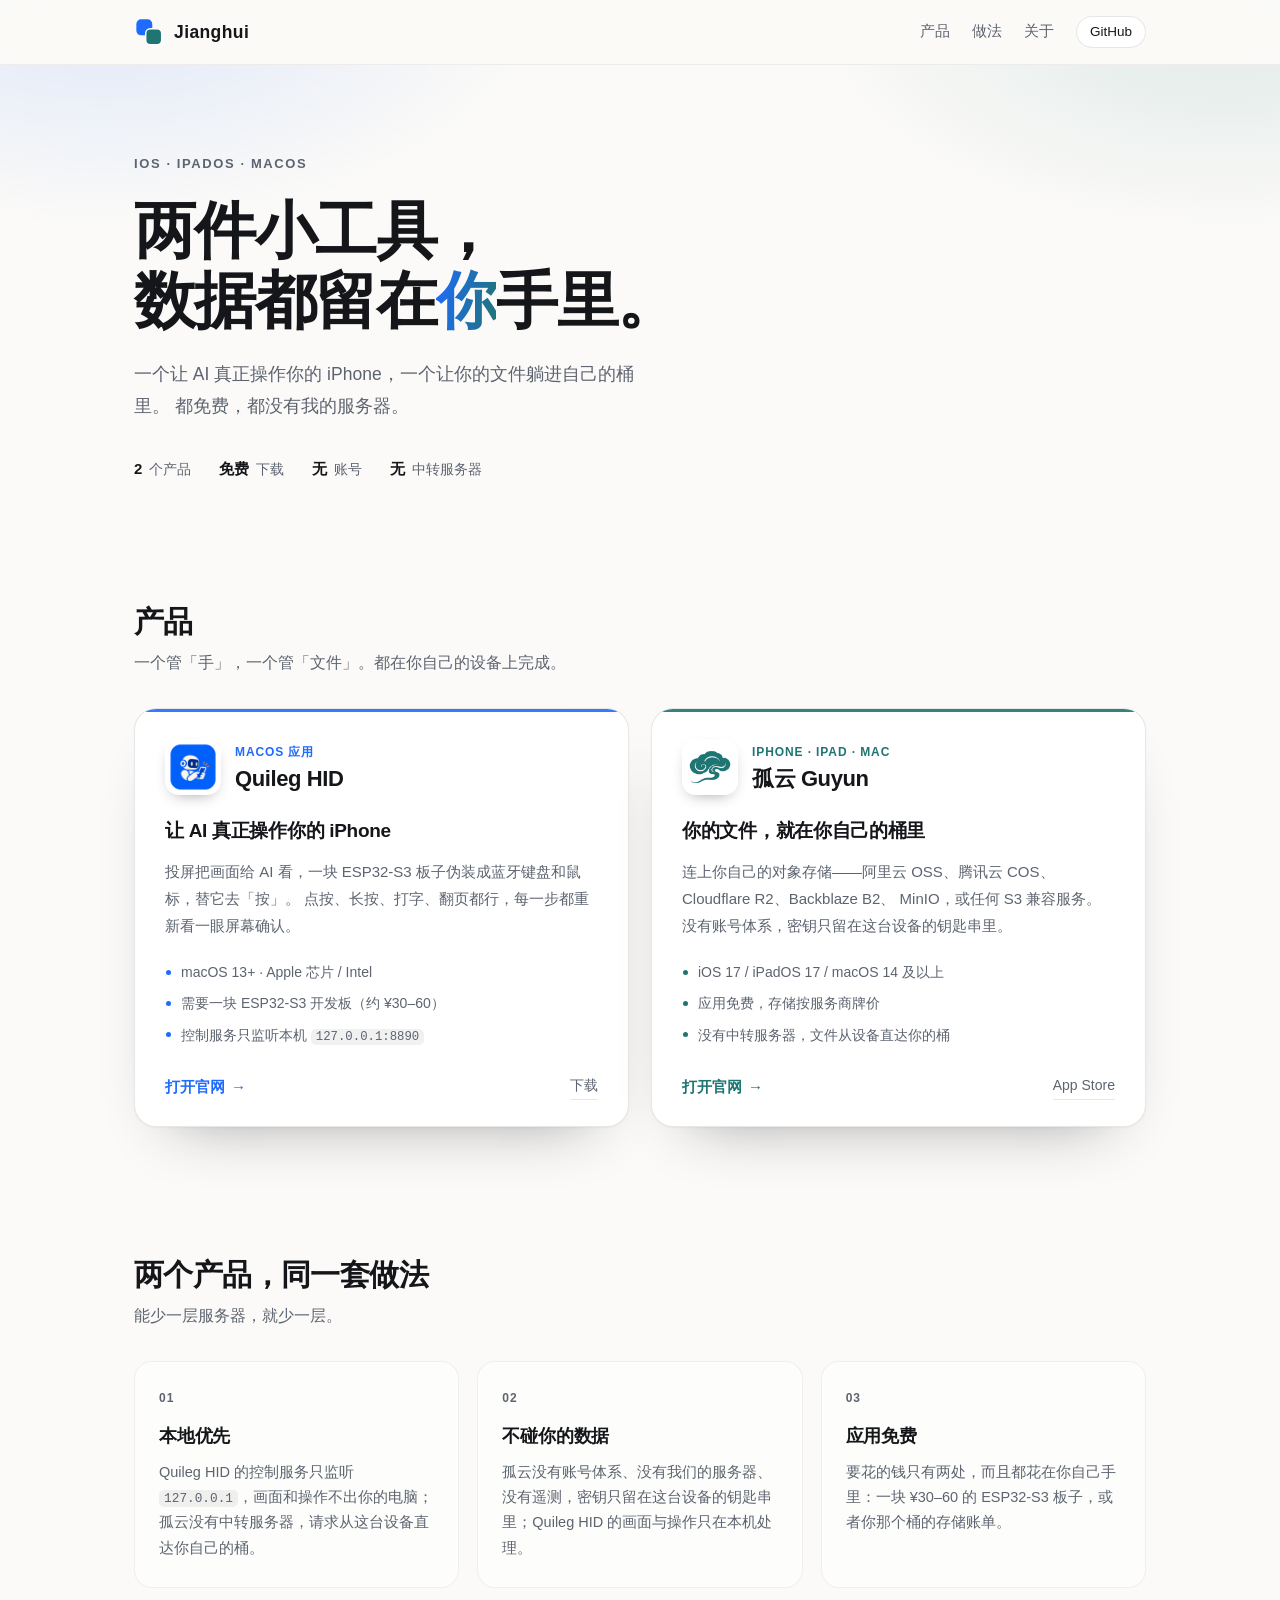
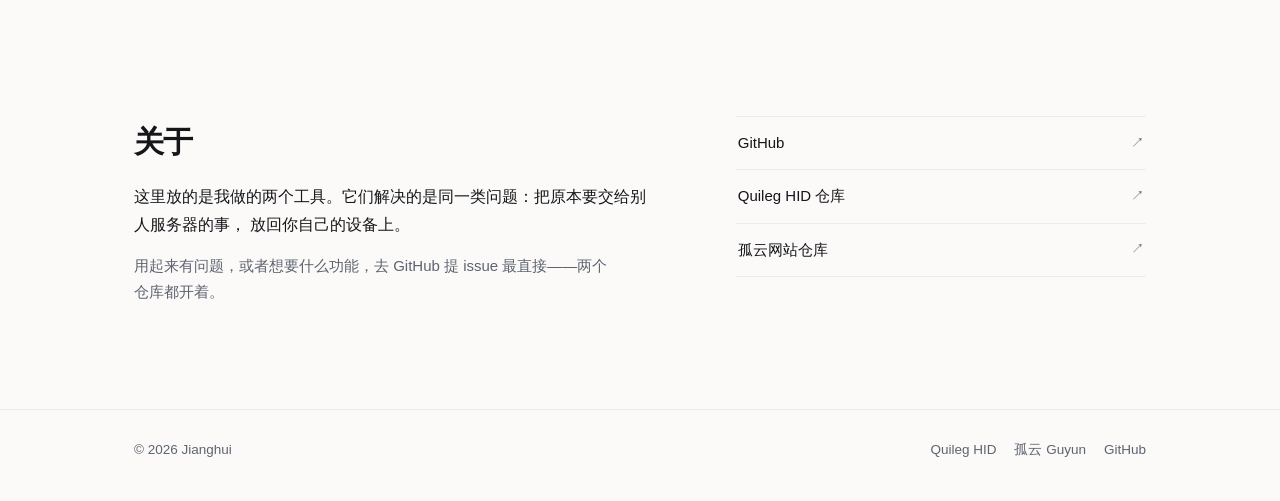
==== index.html @ 573e7be4 "home: 总主页（Quileg HID / 孤云 Guyun） - 单页，无构建、无外部请求、跟随系统深色模式 - 两个产品卡片，各带品牌色与官网 / 下载入口 - assets/mark.svg " ====
<!DOCTYPE html>
<html lang="zh-CN">
<head>
<meta charset="utf-8">
<meta name="viewport" content="width=device-width, initial-scale=1">
<title>Jianghui — 两个小工具，数据都留在你手里</title>
<meta name="description" content="Quileg HID：让 AI 真正操作你的 iPhone。孤云 Guyun：把文件存进你自己的对象存储。两个应用都免费，都不经过第三方服务器。">
<meta name="theme-color" content="#fbfaf8" media="(prefers-color-scheme: light)">
<meta name="theme-color" content="#0f1113" media="(prefers-color-scheme: dark)">
<link rel="icon" type="image/svg+xml" href="assets/mark.svg">
<link rel="apple-touch-icon" href="assets/mark.svg">
<link rel="stylesheet" href="styles.css">
<meta property="og:type" content="website">
<meta property="og:site_name" content="Jianghui">
<meta property="og:title" content="Jianghui — 两个小工具，数据都留在你手里">
<meta property="og:description" content="Quileg HID：让 AI 真正操作你的 iPhone。孤云 Guyun：把文件存进你自己的对象存储。">
<meta property="og:url" content="https://jianghui1974.github.io/">
<meta property="og:image" content="https://jianghui1974.github.io/assets/og.png">
<meta name="twitter:card" content="summary_large_image">
</head>
<body>

<a class="skip" href="#main">跳到主要内容</a>

<header class="site-header">
  <div class="wrap">
    <a class="brand" href="./">
      <img src="assets/mark.svg" alt="" width="30" height="30">
      <span>Jianghui</span>
    </a>
    <nav>
      <a href="#products">产品</a>
      <a href="#how">做法</a>
      <a href="#about">关于</a>
      <a class="gh" href="https://github.com/jianghui1974">GitHub</a>
    </nav>
  </div>
</header>

<main id="main">

  <!-- ============ HERO ============ -->
  <section class="hero">
    <div class="wrap">
      <p class="eyebrow">iOS · iPadOS · macOS</p>
      <h1>两件小工具，<br>数据都留在<em>你</em>手里。</h1>
      <p class="lede">
        一个让 AI 真正操作你的 iPhone，一个让你的文件躺进自己的桶里。
        都免费，都没有我的服务器。
      </p>
      <ul class="stats">
        <li><b>2</b> 个产品</li>
        <li><b>免费</b> 下载</li>
        <li><b>无</b> 账号</li>
        <li><b>无</b> 中转服务器</li>
      </ul>
    </div>
  </section>

  <!-- ============ PRODUCTS ============ -->
  <section id="products" class="section">
    <div class="wrap">
      <div class="section-head">
        <h2>产品</h2>
        <p>一个管「手」，一个管「文件」。都在你自己的设备上完成。</p>
      </div>

      <div class="cards">

        <article class="card card-quileg">
          <div class="card-top">
            <img class="app-icon" src="assets/quileg-icon.png" alt="Quileg HID 应用图标" width="56" height="56">
            <div>
              <p class="kicker">macOS 应用</p>
              <h3>Quileg HID</h3>
            </div>
          </div>
          <p class="tagline">让 AI 真正操作你的 iPhone</p>
          <p class="desc">
            投屏把画面给 AI 看，一块 ESP32-S3 板子伪装成蓝牙键盘和鼠标，替它去「按」。
            点按、长按、打字、翻页都行，每一步都重新看一眼屏幕确认。
          </p>
          <ul class="facts">
            <li>macOS 13+ · Apple 芯片 / Intel</li>
            <li>需要一块 ESP32-S3 开发板（约 ¥30–60）</li>
            <li>控制服务只监听本机 <code>127.0.0.1:8890</code></li>
          </ul>
          <div class="card-actions">
            <a class="go" href="https://jianghui1974.github.io/Quileg-HID/">打开官网 <span aria-hidden="true">→</span></a>
            <a class="alt" href="https://github.com/jianghui1974/Quileg-HID/releases/latest">下载</a>
          </div>
        </article>

        <article class="card card-guyun">
          <div class="card-top">
            <img class="app-icon" src="assets/guyun-icon.png" alt="孤云 Guyun 应用图标" width="56" height="56">
            <div>
              <p class="kicker">iPhone · iPad · Mac</p>
              <h3>孤云 Guyun</h3>
            </div>
          </div>
          <p class="tagline">你的文件，就在你自己的桶里</p>
          <p class="desc">
            连上你自己的对象存储——阿里云 OSS、腾讯云 COS、Cloudflare R2、Backblaze B2、
            MinIO，或任何 S3 兼容服务。没有账号体系，密钥只留在这台设备的钥匙串里。
          </p>
          <ul class="facts">
            <li>iOS 17 / iPadOS 17 / macOS 14 及以上</li>
            <li>应用免费，存储按服务商牌价</li>
            <li>没有中转服务器，文件从设备直达你的桶</li>
          </ul>
          <div class="card-actions">
            <a class="go" href="https://jianghui1974.github.io/Guyun/">打开官网 <span aria-hidden="true">→</span></a>
            <a class="alt" href="https://jianghui1974.github.io/Guyun/#download">App Store</a>
          </div>
        </article>

      </div>
    </div>
  </section>

  <!-- ============ HOW ============ -->
  <section id="how" class="section">
    <div class="wrap">
      <div class="section-head">
        <h2>两个产品，同一套做法</h2>
        <p>能少一层服务器，就少一层。</p>
      </div>

      <ol class="principles">
        <li>
          <span class="num">01</span>
          <h3>本地优先</h3>
          <p>Quileg HID 的控制服务只监听 <code>127.0.0.1</code>，画面和操作不出你的电脑；孤云没有中转服务器，请求从这台设备直达你自己的桶。</p>
        </li>
        <li>
          <span class="num">02</span>
          <h3>不碰你的数据</h3>
          <p>孤云没有账号体系、没有我们的服务器、没有遥测，密钥只留在这台设备的钥匙串里；Quileg HID 的画面与操作只在本机处理。</p>
        </li>
        <li>
          <span class="num">03</span>
          <h3>应用免费</h3>
          <p>要花的钱只有两处，而且都花在你自己手里：一块 ¥30–60 的 ESP32-S3 板子，或者你那个桶的存储账单。</p>
        </li>
      </ol>
    </div>
  </section>

  <!-- ============ ABOUT ============ -->
  <section id="about" class="section about">
    <div class="wrap about-grid">
      <div>
        <h2>关于</h2>
        <p>
          这里放的是我做的两个工具。它们解决的是同一类问题：把原本要交给别人服务器的事，
          放回你自己的设备上。
        </p>
        <p class="muted">
          用起来有问题，或者想要什么功能，去 GitHub 提 issue 最直接——两个仓库都开着。
        </p>
      </div>
      <ul class="links">
        <li><a href="https://github.com/jianghui1974"><span>GitHub</span><span class="arrow" aria-hidden="true">↗</span></a></li>
        <li><a href="https://github.com/jianghui1974/Quileg-HID"><span>Quileg HID 仓库</span><span class="arrow" aria-hidden="true">↗</span></a></li>
        <li><a href="https://github.com/jianghui1974/Guyun"><span>孤云网站仓库</span><span class="arrow" aria-hidden="true">↗</span></a></li>
      </ul>
    </div>
  </section>

</main>

<footer class="site-footer">
  <div class="wrap">
    <p class="copy">© 2026 Jianghui</p>
    <nav>
      <a href="https://jianghui1974.github.io/Quileg-HID/">Quileg HID</a>
      <a href="https://jianghui1974.github.io/Guyun/">孤云 Guyun</a>
      <a href="https://github.com/jianghui1974">GitHub</a>
    </nav>
  </div>
</footer>

<script type="application/ld+json">
{
  "@context": "https://schema.org",
  "@type": "ItemList",
  "name": "Jianghui 的产品",
  "itemListElement": [
    {
      "@type": "SoftwareApplication",
      "name": "Quileg HID",
      "applicationCategory": "UtilitiesApplication",
      "operatingSystem": "macOS",
      "description": "让 AI 通过投屏与蓝牙键鼠操作 iPhone 的 macOS 应用。",
      "url": "https://jianghui1974.github.io/Quileg-HID/",
      "offers": {"@type": "Offer", "price": "0", "priceCurrency": "CNY"}
    },
    {
      "@type": "SoftwareApplication",
      "name": "孤云 Guyun",
      "applicationCategory": "UtilitiesApplication",
      "operatingSystem": "iOS, iPadOS, macOS",
      "description": "连接你自己 S3 兼容对象存储的文件管理器。",
      "url": "https://jianghui1974.github.io/Guyun/",
      "offers": {"@type": "Offer", "price": "0", "priceCurrency": "CNY"}
    }
  ]
}
</script>

</body>
</html>
---- styles.css ----
/* Jianghui · 总主页
   配色取自两个产品：Quileg HID 的亮蓝 #1f6bff、孤云的青绿 #1f7573。
   页面本身保持中性，让两个品牌色只出现在各自的卡片上。 */

:root {
  --bg: #fbfaf8;
  --card: #ffffff;
  --ink: #14161a;
  --muted: #5d6470;
  --line: rgba(20, 22, 26, 0.10);
  --line-soft: rgba(20, 22, 26, 0.06);

  --quileg: #1f6bff;
  --quileg-soft: #eef3ff;
  --guyun: #1f7573;
  --guyun-soft: #eaf3f1;

  --radius: 22px;
  --wrap: 1060px;
  --shadow: 0 1px 2px rgba(20, 22, 26, 0.04), 0 30px 60px -40px rgba(20, 22, 26, 0.45);
  --shadow-lift: 0 2px 4px rgba(20, 22, 26, 0.05), 0 34px 64px -36px rgba(20, 22, 26, 0.5);

  --font: -apple-system, BlinkMacSystemFont, "SF Pro SC", "PingFang SC",
    "Hiragino Sans GB", "Microsoft YaHei", "Helvetica Neue", sans-serif;
}

@media (prefers-color-scheme: dark) {
  :root {
    --bg: #0f1113;
    --card: #16191c;
    --ink: #edf0f3;
    --muted: #9aa3ae;
    --line: rgba(255, 255, 255, 0.11);
    --line-soft: rgba(255, 255, 255, 0.06);

    --quileg: #6c9bff;
    --quileg-soft: #16233c;
    --guyun: #58b8b2;
    --guyun-soft: #142c2a;

    --shadow: 0 1px 2px rgba(0, 0, 0, 0.5), 0 30px 60px -40px rgba(0, 0, 0, 0.9);
    --shadow-lift: 0 2px 4px rgba(0, 0, 0, 0.55), 0 34px 64px -36px rgba(0, 0, 0, 0.95);
  }
}

* { box-sizing: border-box; }

html {
  scroll-behavior: smooth;
  scroll-padding-top: 84px;
}

body {
  margin: 0;
  background: var(--bg);
  color: var(--ink);
  font-family: var(--font);
  font-size: 16px;
  line-height: 1.75;
  -webkit-font-smoothing: antialiased;
  text-rendering: optimizeLegibility;
}

img { max-width: 100%; height: auto; }
a { color: inherit; text-decoration: none; }
p { margin: 0; }

code {
  font-family: ui-monospace, SFMono-Regular, "SF Mono", Menlo, monospace;
  font-size: 0.88em;
  background: var(--line-soft);
  padding: 0.1em 0.4em;
  border-radius: 5px;
  white-space: nowrap;
}

.wrap { max-width: var(--wrap); margin: 0 auto; padding: 0 24px; }

.skip {
  position: absolute; left: -9999px; top: 0; z-index: 100;
  background: var(--ink); color: var(--bg);
  padding: 10px 16px; border-radius: 0 0 10px 0;
}
.skip:focus { left: 0; }

:focus-visible {
  outline: 2px solid var(--quileg);
  outline-offset: 3px;
  border-radius: 8px;
}

/* ---------- header ---------- */

.site-header {
  position: sticky; top: 0; z-index: 60;
  background: color-mix(in srgb, var(--bg) 80%, transparent);
  backdrop-filter: saturate(180%) blur(16px);
  -webkit-backdrop-filter: saturate(180%) blur(16px);
  border-bottom: 1px solid var(--line-soft);
}

.site-header .wrap {
  display: flex; align-items: center; gap: 12px; height: 64px;
}

.brand {
  display: flex; align-items: center; gap: 10px;
  font-weight: 700; font-size: 17.5px; letter-spacing: 0.4px;
}
.brand img { width: 30px; height: 30px; display: block; }

.site-header nav {
  margin-left: auto;
  display: flex; align-items: center; gap: 22px;
  font-size: 14.5px; color: var(--muted);
}
.site-header nav a { transition: color 0.15s ease; }
.site-header nav a:hover { color: var(--ink); }
.site-header nav .gh {
  color: var(--ink);
  border: 1px solid var(--line);
  border-radius: 999px;
  padding: 3px 13px;
  font-size: 13.5px;
  background: var(--card);
}
.site-header nav .gh:hover { border-color: color-mix(in srgb, var(--ink) 30%, transparent); }

/* ---------- hero ---------- */

.hero {
  padding: 88px 0 56px;
  background:
    radial-gradient(720px 380px at 8% -16%, color-mix(in srgb, var(--quileg) 13%, transparent), transparent 62%),
    radial-gradient(680px 360px at 96% -12%, color-mix(in srgb, var(--guyun) 13%, transparent), transparent 62%);
}

.eyebrow {
  margin: 0 0 20px;
  font-size: 13px;
  letter-spacing: 1.6px;
  text-transform: uppercase;
  color: var(--muted);
  font-weight: 600;
}

.hero h1 {
  margin: 0 0 22px;
  font-size: clamp(34px, 5.8vw, 62px);
  line-height: 1.14;
  letter-spacing: -1.6px;
  font-weight: 800;
}

.hero h1 em {
  font-style: normal;
  background: linear-gradient(100deg, var(--quileg), var(--guyun));
  -webkit-background-clip: text;
  background-clip: text;
  color: transparent;
}

.hero .lede {
  max-width: 30em;
  font-size: 17.5px;
  color: var(--muted);
  line-height: 1.8;
}

.stats {
  list-style: none;
  display: flex; flex-wrap: wrap;
  gap: 10px 28px;
  margin: 34px 0 0;
  padding: 0;
  font-size: 14px;
  color: var(--muted);
}
.stats li { display: flex; align-items: baseline; gap: 7px; }
.stats b { color: var(--ink); font-size: 15px; font-weight: 700; }

/* ---------- sections ---------- */

.section { padding: 64px 0; }

.section-head { margin-bottom: 32px; }
.section-head h2 {
  margin: 0 0 8px;
  font-size: clamp(24px, 3vw, 30px);
  letter-spacing: -0.6px;
  line-height: 1.3;
}
.section-head p { color: var(--muted); font-size: 15.5px; }

/* ---------- product cards ---------- */

.cards {
  display: grid;
  grid-template-columns: repeat(auto-fit, minmax(320px, 1fr));
  gap: 22px;
}

.card {
  position: relative;
  display: flex;
  flex-direction: column;
  padding: 30px 30px 26px;
  background: var(--card);
  border: 1px solid var(--line);
  border-radius: var(--radius);
  box-shadow: var(--shadow);
  overflow: hidden;
  transition: transform 0.18s ease, box-shadow 0.18s ease, border-color 0.18s ease;
}

.card::before {
  content: "";
  position: absolute; inset: 0 0 auto;
  height: 3px;
  background: var(--accent);
  opacity: 0.9;
}

.card:hover {
  transform: translateY(-3px);
  box-shadow: var(--shadow-lift);
  border-color: color-mix(in srgb, var(--accent) 40%, transparent);
}

.card-quileg { --accent: var(--quileg); --accent-soft: var(--quileg-soft); }
.card-guyun { --accent: var(--guyun); --accent-soft: var(--guyun-soft); }

.card-top {
  display: flex; align-items: center; gap: 14px;
  margin-bottom: 22px;
}

.app-icon {
  width: 56px; height: 56px;
  border-radius: 14px;
  display: block;
  box-shadow: 0 6px 16px -8px rgba(0, 0, 0, 0.45);
  flex: none;
}

.kicker {
  margin: 0 0 2px;
  font-size: 12px;
  letter-spacing: 0.9px;
  text-transform: uppercase;
  color: var(--accent);
  font-weight: 700;
}

.card h3 {
  margin: 0;
  font-size: 22px;
  letter-spacing: -0.4px;
  line-height: 1.3;
}

.tagline {
  font-size: 19px;
  font-weight: 600;
  letter-spacing: -0.3px;
  line-height: 1.5;
  margin-bottom: 12px;
}

.desc {
  color: var(--muted);
  font-size: 15px;
  line-height: 1.8;
}

.facts {
  list-style: none;
  margin: 22px 0 0;
  padding: 0;
  display: grid;
  gap: 9px;
  font-size: 14px;
  color: var(--muted);
}

.facts li {
  position: relative;
  padding-left: 16px;
  line-height: 1.6;
}
.facts li::before {
  content: "";
  position: absolute; left: 1px; top: 0.62em;
  width: 5px; height: 5px;
  border-radius: 50%;
  background: var(--accent);
}

.card-actions {
  display: flex; align-items: center; gap: 16px;
  margin-top: auto;
  padding-top: 26px;
  font-size: 15px;
  font-weight: 600;
}

.go { color: var(--accent); display: inline-flex; align-items: center; gap: 6px; }
.go span { transition: transform 0.18s ease; }
.card:hover .go span { transform: translateX(4px); }

/* 让整张卡片可点，同时不嵌套 <a> */
.go::after { content: ""; position: absolute; inset: 0; }

.alt {
  position: relative; z-index: 1;
  margin-left: auto;
  font-size: 14px;
  font-weight: 500;
  color: var(--muted);
  border-bottom: 1px solid var(--line);
  padding-bottom: 1px;
}
.alt:hover { color: var(--ink); border-color: color-mix(in srgb, var(--ink) 40%, transparent); }

/* ---------- principles ---------- */

.principles {
  list-style: none;
  margin: 0; padding: 0;
  display: grid;
  grid-template-columns: repeat(auto-fit, minmax(260px, 1fr));
  gap: 18px;
  counter-reset: p;
}

.principles li {
  position: relative;
  padding: 26px 24px;
  border: 1px solid var(--line-soft);
  border-radius: 18px;
  background: color-mix(in srgb, var(--card) 60%, transparent);
}

.num {
  display: block;
  font-size: 12px;
  font-weight: 700;
  letter-spacing: 1px;
  color: var(--muted);
  margin-bottom: 12px;
  font-variant-numeric: tabular-nums;
}

.principles h3 {
  margin: 0 0 8px;
  font-size: 17.5px;
  letter-spacing: -0.2px;
}

.principles p {
  font-size: 14.5px;
  color: var(--muted);
  line-height: 1.75;
}

/* ---------- about ---------- */

.about-grid {
  display: grid;
  grid-template-columns: 1.35fr 1fr;
  gap: 48px;
  align-items: start;
}

.about h2 {
  margin: 0 0 14px;
  font-size: clamp(24px, 3vw, 30px);
  letter-spacing: -0.6px;
}

.about p { font-size: 16px; max-width: 32em; }
.about p + p { margin-top: 14px; }
.about .muted { color: var(--muted); font-size: 15px; }

.links {
  list-style: none;
  margin: 0; padding: 0;
  border-top: 1px solid var(--line-soft);
}

.links a {
  display: flex; align-items: center; gap: 16px;
  padding: 13px 2px;
  border-bottom: 1px solid var(--line-soft);
  font-size: 15px;
  transition: color 0.15s ease, padding 0.15s ease;
}
.links a:hover { color: var(--quileg); padding-left: 6px; }

.arrow { margin-left: auto; color: var(--muted); font-size: 13px; }

/* ---------- footer ---------- */

.site-footer {
  margin-top: 40px;
  padding: 28px 0 40px;
  border-top: 1px solid var(--line-soft);
  font-size: 13.5px;
  color: var(--muted);
}

.site-footer .wrap {
  display: flex; flex-wrap: wrap; gap: 12px 24px;
  align-items: center;
}

.site-footer nav {
  margin-left: auto;
  display: flex; flex-wrap: wrap; gap: 18px;
}
.site-footer nav a:hover { color: var(--ink); }

/* ---------- narrow ---------- */

@media (max-width: 760px) {
  .hero { padding: 64px 0 48px; }
  .section { padding: 48px 0; }
  .about-grid { grid-template-columns: 1fr; gap: 28px; }
  .site-header nav { gap: 16px; }
  .site-header nav a:not(.gh) { display: none; }
  .card { padding: 26px 22px 22px; }
  .tagline { font-size: 18px; }
}

@media (prefers-reduced-motion: reduce) {
  html { scroll-behavior: auto; }
  .card, .go span, .links a { transition: none; }
  .card:hover { transform: none; }
}

@media (prefers-contrast: more) {
  :root { --line: rgba(20, 22, 26, 0.3); --muted: #454b55; }
}
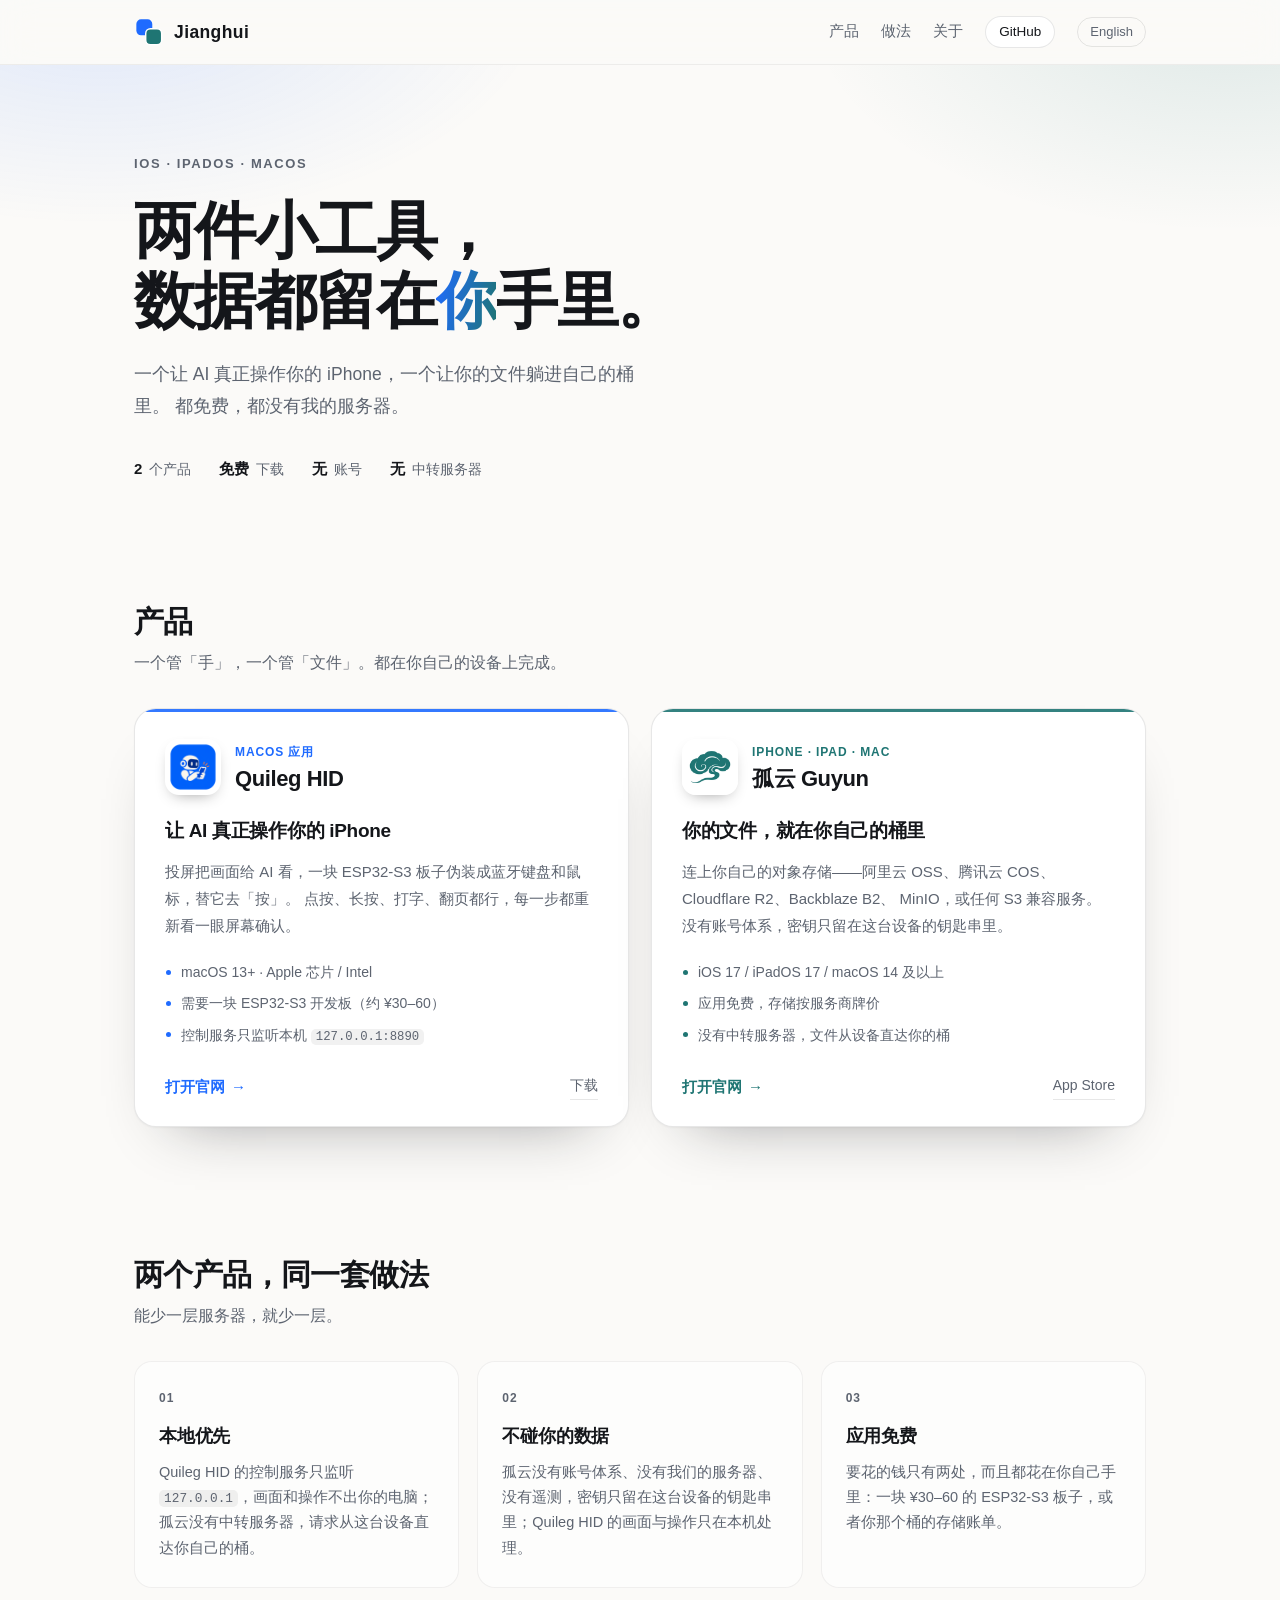
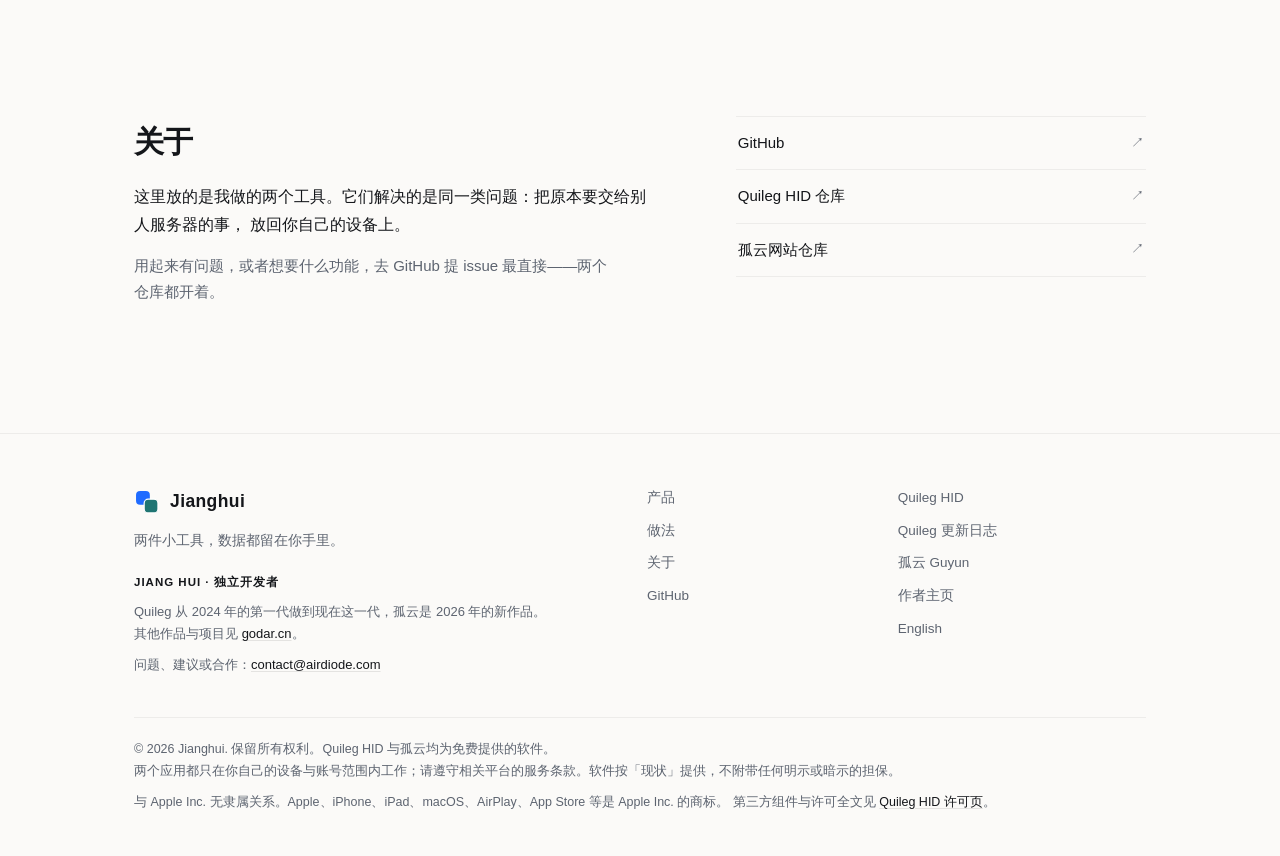
==== commit af6f275e: "home: 双语（中文 / English）+ 与 Quileg 站点一致的页脚 - 新增 en/index.html：同一套版式，全文英文；页头右上角中英互链，   两页都加了 hreflang（z" ====
--- a/index.html
+++ b/index.html
@@ -16,7 +16,13 @@
 <meta property="og:description" content="Quileg HID：让 AI 真正操作你的 iPhone。孤云 Guyun：把文件存进你自己的对象存储。">
 <meta property="og:url" content="https://jianghui1974.github.io/">
 <meta property="og:image" content="https://jianghui1974.github.io/assets/og.png">
+<meta property="og:locale" content="zh_CN">
+<meta property="og:locale:alternate" content="en_US">
 <meta name="twitter:card" content="summary_large_image">
+<meta name="twitter:image" content="https://jianghui1974.github.io/assets/og.png">
+<link rel="alternate" hreflang="zh-Hans" href="https://jianghui1974.github.io/">
+<link rel="alternate" hreflang="en" href="https://jianghui1974.github.io/en/">
+<link rel="alternate" hreflang="x-default" href="https://jianghui1974.github.io/">
 </head>
 <body>
 
@@ -33,6 +39,7 @@
       <a href="#how">做法</a>
       <a href="#about">关于</a>
       <a class="gh" href="https://github.com/jianghui1974">GitHub</a>
+      <a class="lang" href="en/" hreflang="en" lang="en">English</a>
     </nav>
   </div>
 </header>
@@ -111,7 +118,7 @@
           </ul>
           <div class="card-actions">
             <a class="go" href="https://jianghui1974.github.io/Guyun/">打开官网 <span aria-hidden="true">→</span></a>
-            <a class="alt" href="https://jianghui1974.github.io/Guyun/#download">App Store</a>
+            <a class="alt" href="https://apps.apple.com/cn/app/id6809848348">App Store</a>
           </div>
         </article>
 
@@ -172,12 +179,44 @@
 
 <footer class="site-footer">
   <div class="wrap">
-    <p class="copy">© 2026 Jianghui</p>
-    <nav>
-      <a href="https://jianghui1974.github.io/Quileg-HID/">Quileg HID</a>
-      <a href="https://jianghui1974.github.io/Guyun/">孤云 Guyun</a>
-      <a href="https://github.com/jianghui1974">GitHub</a>
-    </nav>
+    <div class="footer-grid">
+      <div class="foot-brand">
+        <div class="brand">
+          <img src="assets/mark.svg" alt="">
+          <span>Jianghui</span>
+        </div>
+        <p class="foot-tagline">两件小工具，数据都留在你手里。</p>
+
+        <div class="foot-about">
+          <p class="foot-about-lead">JIANG HUI · 独立开发者</p>
+          <p>Quileg 从 2024 年的第一代做到现在这一代，孤云是 2026 年的新作品。
+            其他作品与项目见 <a href="https://www.godar.cn" target="_blank" rel="noopener">godar.cn</a>。</p>
+          <p>问题、建议或合作：<a href="mailto:contact@airdiode.com">contact@airdiode.com</a></p>
+        </div>
+      </div>
+
+      <nav aria-label="本站">
+        <a href="#products">产品</a>
+        <a href="#how">做法</a>
+        <a href="#about">关于</a>
+        <a href="https://github.com/jianghui1974">GitHub</a>
+      </nav>
+
+      <nav aria-label="相关链接">
+        <a href="https://jianghui1974.github.io/Quileg-HID/">Quileg HID</a>
+        <a href="https://github.com/jianghui1974/Quileg-HID/releases">Quileg 更新日志</a>
+        <a href="https://jianghui1974.github.io/Guyun/">孤云 Guyun</a>
+        <a href="https://www.godar.cn" target="_blank" rel="noopener">作者主页</a>
+        <a href="en/" hreflang="en" lang="en">English</a>
+      </nav>
+    </div>
+
+    <p class="legal">
+      © <span id="year">2026</span> Jianghui. 保留所有权利。Quileg HID 与孤云均为免费提供的软件。<br>
+      两个应用都只在你自己的设备与账号范围内工作；请遵守相关平台的服务条款。软件按「现状」提供，不附带任何明示或暗示的担保。
+    </p>
+    <p class="legal trademark">与 Apple Inc. 无隶属关系。Apple、iPhone、iPad、macOS、AirPlay、App Store 等是 Apple Inc. 的商标。
+      第三方组件与许可全文见 <a href="https://jianghui1974.github.io/Quileg-HID/docs/licenses.html">Quileg HID 许可页</a>。</p>
   </div>
 </footer>
 
@@ -209,5 +248,9 @@
 }
 </script>
 
+<script>
+document.getElementById("year").textContent = new Date().getFullYear();
+</script>
+
 </body>
 </html>
--- a/styles.css
+++ b/styles.css
@@ -93,6 +93,7 @@
 
 .site-header {
   position: sticky; top: 0; z-index: 60;
+  background: var(--bg);
   background: color-mix(in srgb, var(--bg) 80%, transparent);
   backdrop-filter: saturate(180%) blur(16px);
   -webkit-backdrop-filter: saturate(180%) blur(16px);
@@ -125,6 +126,15 @@
   background: var(--card);
 }
 .site-header nav .gh:hover { border-color: color-mix(in srgb, var(--ink) 30%, transparent); }
+.site-header nav .lang {
+  color: var(--muted);
+  border: 1px solid var(--line);
+  border-radius: 999px;
+  padding: 3px 12px;
+  font-size: 13px;
+  background: transparent;
+}
+.site-header nav .lang:hover { color: var(--ink); }
 
 /* ---------- hero ---------- */
 
@@ -338,6 +348,7 @@
   padding: 26px 24px;
   border: 1px solid var(--line-soft);
   border-radius: 18px;
+  background: var(--card);
   background: color-mix(in srgb, var(--card) 60%, transparent);
 }
 
@@ -402,23 +413,65 @@
 /* ---------- footer ---------- */
 
 .site-footer {
-  margin-top: 40px;
-  padding: 28px 0 40px;
+  margin-top: 64px;
+  padding: 52px 0 44px;
   border-top: 1px solid var(--line-soft);
   font-size: 13.5px;
   color: var(--muted);
 }
 
-.site-footer .wrap {
-  display: flex; flex-wrap: wrap; gap: 12px 24px;
-  align-items: center;
-}
+.footer-grid {
+  display: grid;
+  grid-template-columns: minmax(0, 1.7fr) minmax(0, 0.75fr) minmax(0, 0.9fr);
+  gap: 32px 44px;
+}
+
+.foot-brand .brand { margin-bottom: 12px; color: var(--ink); }
+.foot-brand .brand img { width: 26px; height: 26px; }
+.foot-tagline { margin-bottom: 20px; }
+
+.foot-about {
+  display: grid;
+  gap: 8px;
+  max-width: 32em;
+  font-size: 13px;
+  line-height: 1.75;
+  color: var(--muted);
+}
+.foot-about-lead {
+  color: var(--ink);
+  font-weight: 700;
+  font-size: 11.5px;
+  letter-spacing: 1px;
+}
+.foot-about a,
+.legal a {
+  color: var(--ink);
+  text-decoration: underline;
+  text-underline-offset: 2px;
+  text-decoration-color: var(--line);
+}
+.foot-about a:hover,
+.legal a:hover { text-decoration-color: currentColor; }
 
 .site-footer nav {
-  margin-left: auto;
-  display: flex; flex-wrap: wrap; gap: 18px;
-}
+  display: flex;
+  flex-direction: column;
+  gap: 9px;
+  font-size: 13.5px;
+}
+.site-footer nav a { color: var(--muted); width: fit-content; transition: color 0.15s ease; }
 .site-footer nav a:hover { color: var(--ink); }
+
+.legal {
+  margin: 40px 0 0;
+  padding-top: 20px;
+  border-top: 1px solid var(--line-soft);
+  font-size: 12.5px;
+  line-height: 1.8;
+  color: var(--muted);
+}
+.legal + .legal { margin-top: 8px; padding-top: 0; border-top: 0; }
 
 /* ---------- narrow ---------- */
 
@@ -426,8 +479,17 @@
   .hero { padding: 64px 0 48px; }
   .section { padding: 48px 0; }
   .about-grid { grid-template-columns: 1fr; gap: 28px; }
+  .footer-grid { grid-template-columns: 1fr; gap: 28px; }
+  .site-footer nav { flex-direction: row; flex-wrap: wrap; gap: 8px 18px; }
+  .site-footer { margin-top: 48px; padding-top: 40px; }
   .site-header nav { gap: 16px; }
-  .site-header nav a:not(.gh) { display: none; }
+  .site-header nav a:not(.gh):not(.lang) { display: none; }
+  .stats {
+    display: grid;
+    grid-template-columns: 1fr 1fr;
+    gap: 8px 16px;
+    margin-top: 28px;
+  }
   .card { padding: 26px 22px 22px; }
   .tagline { font-size: 18px; }
 }
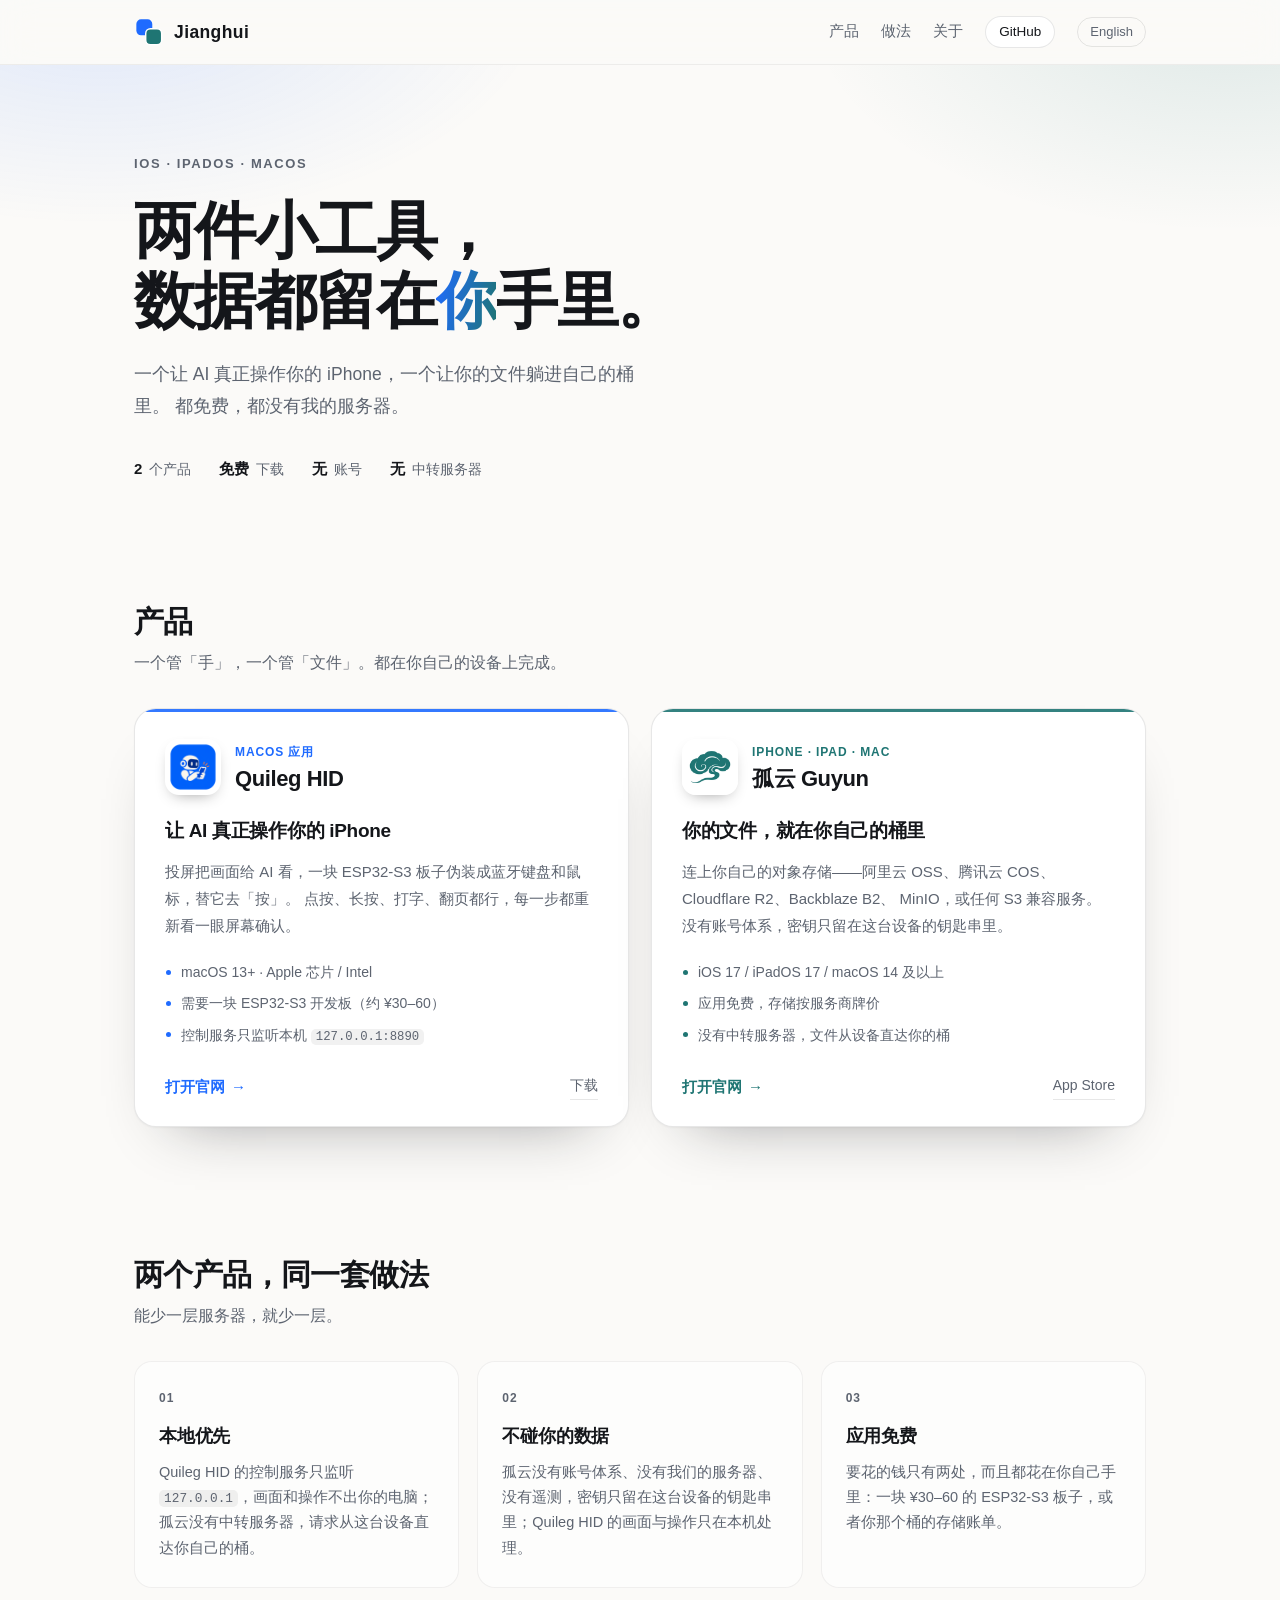
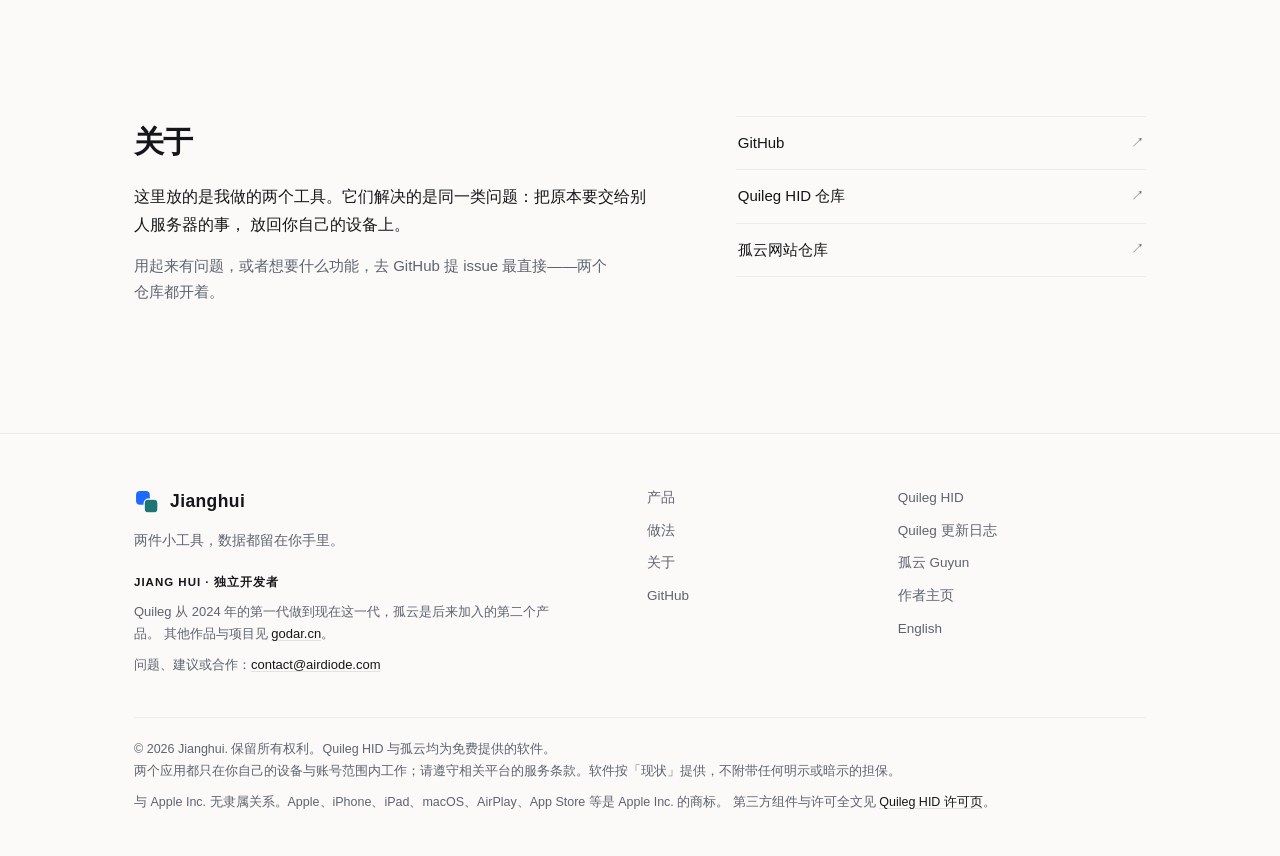
==== commit 95b01a6d: "home: 页脚去掉未经核实的年份说法" ====
--- a/index.html
+++ b/index.html
@@ -189,7 +189,7 @@
 
         <div class="foot-about">
           <p class="foot-about-lead">JIANG HUI · 独立开发者</p>
-          <p>Quileg 从 2024 年的第一代做到现在这一代，孤云是 2026 年的新作品。
+          <p>Quileg 从 2024 年的第一代做到现在这一代，孤云是后来加入的第二个产品。
             其他作品与项目见 <a href="https://www.godar.cn" target="_blank" rel="noopener">godar.cn</a>。</p>
           <p>问题、建议或合作：<a href="mailto:contact@airdiode.com">contact@airdiode.com</a></p>
         </div>
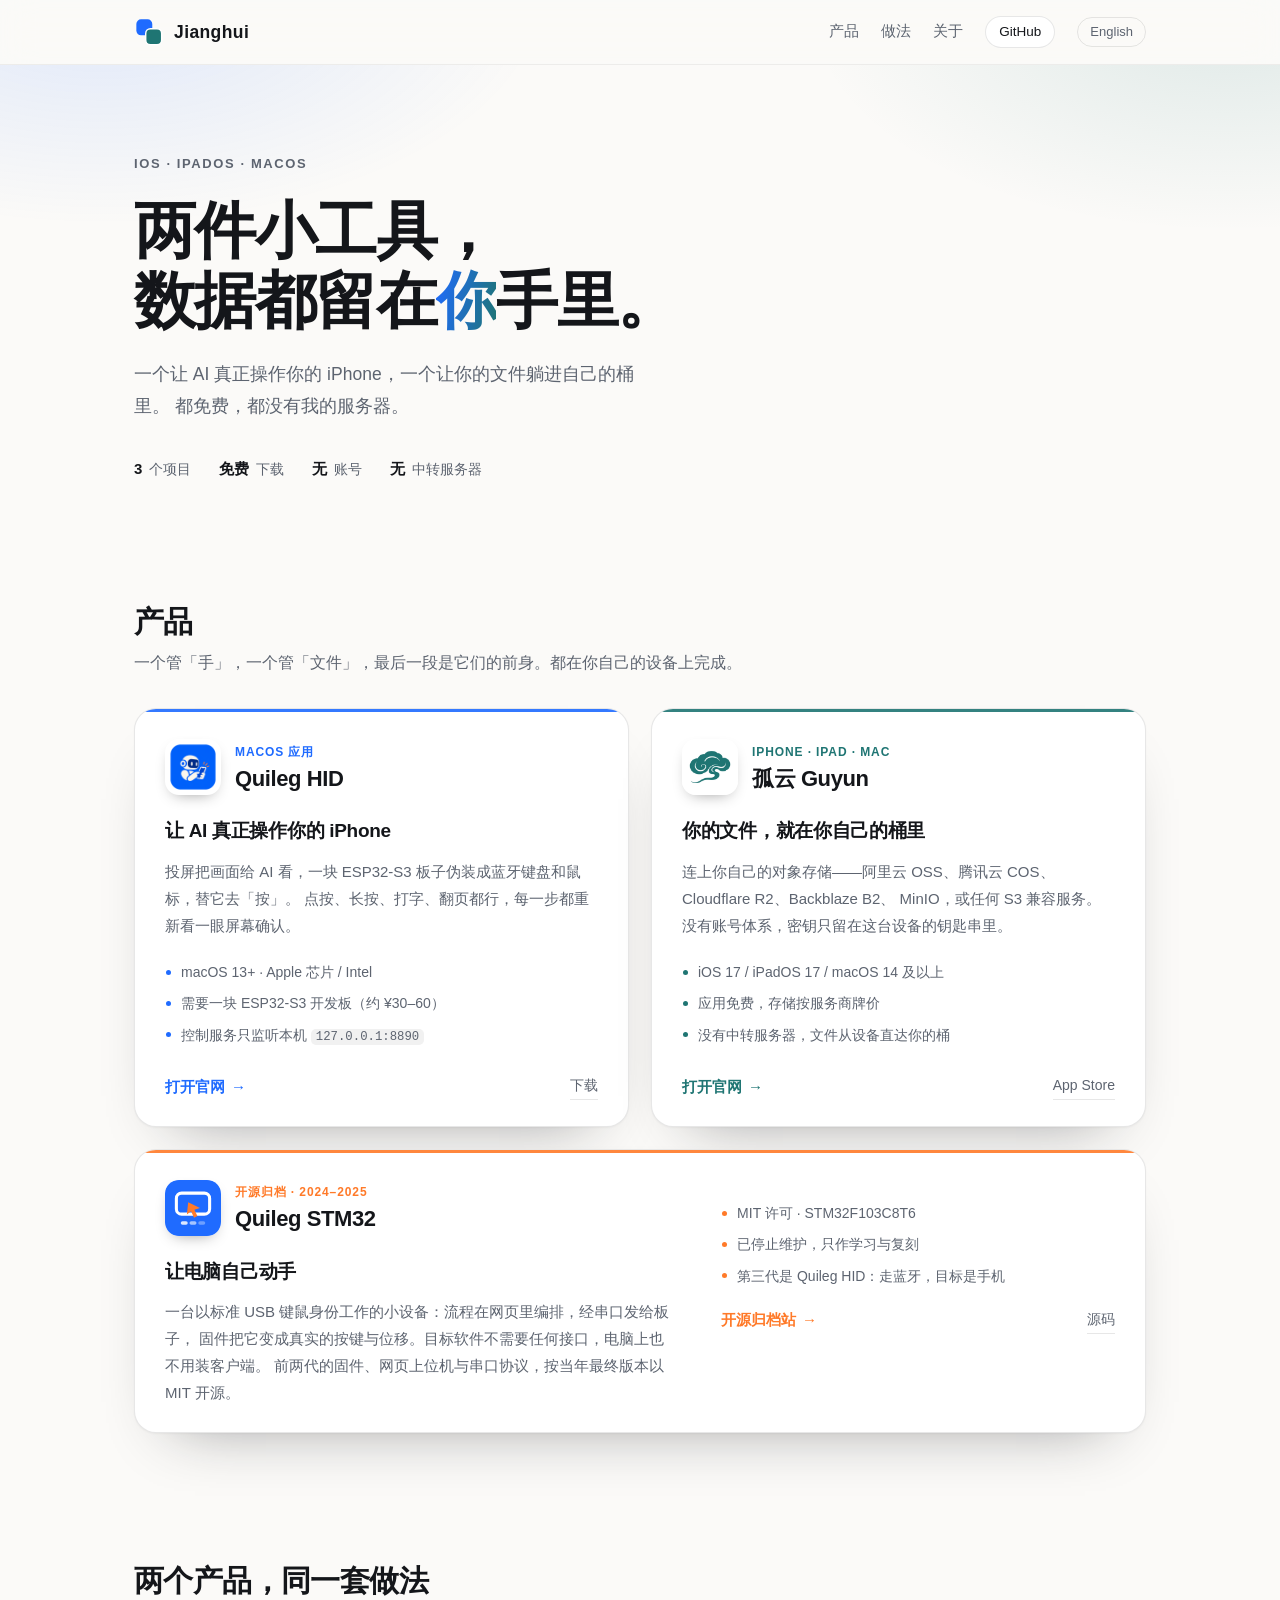
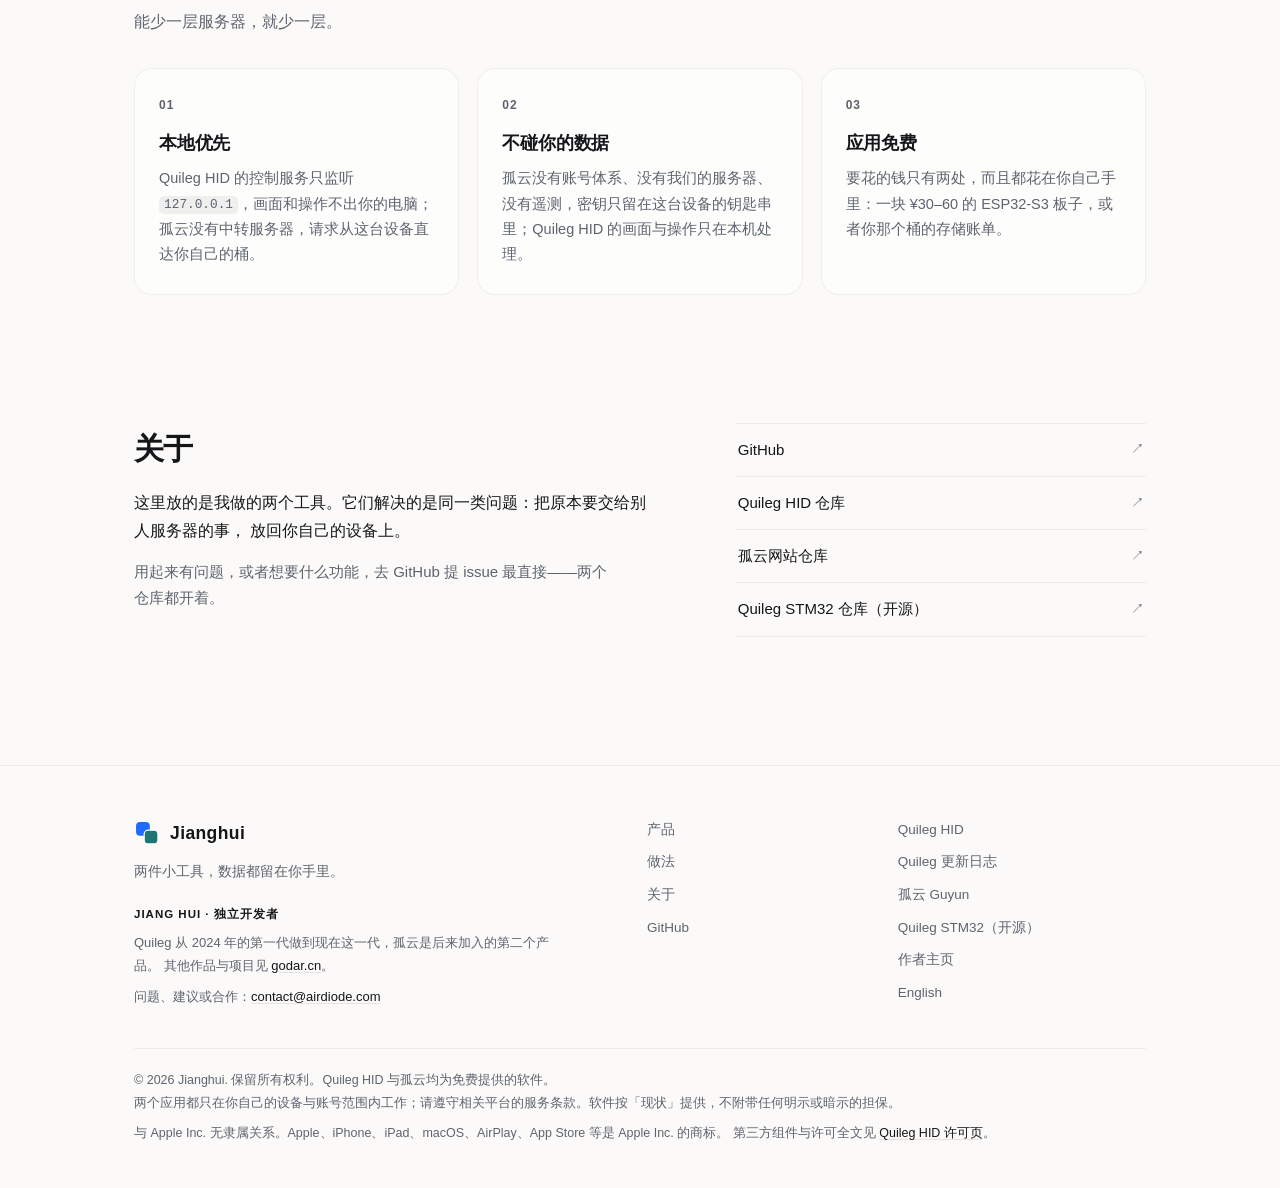
==== commit 7b8c772a: "home: 加入 Quileg STM32（第一代 / 第二代）开源归档 - 产品区第三项：整行铺开的归档卡，左侧讲是什么、右侧列事实与入口，   橙色 accent 取自它的 logo；网格改成固定" ====
--- a/index.html
+++ b/index.html
@@ -56,7 +56,7 @@
         都免费，都没有我的服务器。
       </p>
       <ul class="stats">
-        <li><b>2</b> 个产品</li>
+        <li><b>3</b> 个项目</li>
         <li><b>免费</b> 下载</li>
         <li><b>无</b> 账号</li>
         <li><b>无</b> 中转服务器</li>
@@ -69,7 +69,7 @@
     <div class="wrap">
       <div class="section-head">
         <h2>产品</h2>
-        <p>一个管「手」，一个管「文件」。都在你自己的设备上完成。</p>
+        <p>一个管「手」，一个管「文件」，最后一段是它们的前身。都在你自己的设备上完成。</p>
       </div>
 
       <div class="cards">
@@ -119,6 +119,35 @@
           <div class="card-actions">
             <a class="go" href="https://jianghui1974.github.io/Guyun/">打开官网 <span aria-hidden="true">→</span></a>
             <a class="alt" href="https://apps.apple.com/cn/app/id6809848348">App Store</a>
+          </div>
+        </article>
+
+        <article class="card card-archive">
+          <div class="arch-main">
+            <div class="card-top">
+              <img class="app-icon" src="assets/quileg-stm32.svg" alt="Quileg STM32 图标" width="56" height="56">
+              <div>
+                <p class="kicker">开源归档 · 2024–2025</p>
+                <h3>Quileg STM32</h3>
+              </div>
+            </div>
+            <p class="tagline">让电脑自己动手</p>
+            <p class="desc">
+              一台以标准 USB 键鼠身份工作的小设备：流程在网页里编排，经串口发给板子，
+              固件把它变成真实的按键与位移。目标软件不需要任何接口，电脑上也不用装客户端。
+              前两代的固件、网页上位机与串口协议，按当年最终版本以 MIT 开源。
+            </p>
+          </div>
+          <div class="arch-side">
+            <ul class="facts">
+              <li>MIT 许可 · STM32F103C8T6</li>
+              <li>已停止维护，只作学习与复刻</li>
+              <li>第三代是 Quileg HID：走蓝牙，目标是手机</li>
+            </ul>
+            <div class="card-actions">
+              <a class="go" href="https://jianghui1974.github.io/Quileg-STM32/">开源归档站 <span aria-hidden="true">→</span></a>
+              <a class="alt" href="https://github.com/jianghui1974/Quileg-STM32">源码</a>
+            </div>
           </div>
         </article>
 
@@ -171,6 +200,7 @@
         <li><a href="https://github.com/jianghui1974"><span>GitHub</span><span class="arrow" aria-hidden="true">↗</span></a></li>
         <li><a href="https://github.com/jianghui1974/Quileg-HID"><span>Quileg HID 仓库</span><span class="arrow" aria-hidden="true">↗</span></a></li>
         <li><a href="https://github.com/jianghui1974/Guyun"><span>孤云网站仓库</span><span class="arrow" aria-hidden="true">↗</span></a></li>
+        <li><a href="https://github.com/jianghui1974/Quileg-STM32"><span>Quileg STM32 仓库（开源）</span><span class="arrow" aria-hidden="true">↗</span></a></li>
       </ul>
     </div>
   </section>
@@ -206,6 +236,7 @@
         <a href="https://jianghui1974.github.io/Quileg-HID/">Quileg HID</a>
         <a href="https://github.com/jianghui1974/Quileg-HID/releases">Quileg 更新日志</a>
         <a href="https://jianghui1974.github.io/Guyun/">孤云 Guyun</a>
+        <a href="https://jianghui1974.github.io/Quileg-STM32/">Quileg STM32（开源）</a>
         <a href="https://www.godar.cn" target="_blank" rel="noopener">作者主页</a>
         <a href="en/" hreflang="en" lang="en">English</a>
       </nav>
@@ -224,7 +255,7 @@
 {
   "@context": "https://schema.org",
   "@type": "ItemList",
-  "name": "Jianghui 的产品",
+  "name": "Jianghui 的项目",
   "itemListElement": [
     {
       "@type": "SoftwareApplication",
@@ -243,6 +274,14 @@
       "description": "连接你自己 S3 兼容对象存储的文件管理器。",
       "url": "https://jianghui1974.github.io/Guyun/",
       "offers": {"@type": "Offer", "price": "0", "priceCurrency": "CNY"}
+    },
+    {
+      "@type": "SoftwareSourceCode",
+      "name": "Quileg STM32",
+      "description": "第一代 / 第二代 Quileg 键鼠模拟器的固件、网页上位机与串口协议，按当年最终版本以 MIT 开源归档。",
+      "codeRepository": "https://github.com/jianghui1974/Quileg-STM32",
+      "license": "https://opensource.org/licenses/MIT",
+      "programmingLanguage": "C"
     }
   ]
 }
--- a/styles.css
+++ b/styles.css
@@ -14,6 +14,8 @@
   --quileg-soft: #eef3ff;
   --guyun: #1f7573;
   --guyun-soft: #eaf3f1;
+  --orange: #ff7a29;
+  --orange-soft: #fff2e6;
 
   --radius: 22px;
   --wrap: 1060px;
@@ -37,6 +39,8 @@
     --quileg-soft: #16233c;
     --guyun: #58b8b2;
     --guyun-soft: #142c2a;
+    --orange: #ff9a5a;
+    --orange-soft: #2a1a10;
 
     --shadow: 0 1px 2px rgba(0, 0, 0, 0.5), 0 30px 60px -40px rgba(0, 0, 0, 0.9);
     --shadow-lift: 0 2px 4px rgba(0, 0, 0, 0.55), 0 34px 64px -36px rgba(0, 0, 0, 0.95);
@@ -206,7 +210,7 @@
 
 .cards {
   display: grid;
-  grid-template-columns: repeat(auto-fit, minmax(320px, 1fr));
+  grid-template-columns: repeat(2, minmax(0, 1fr));
   gap: 22px;
 }
 
@@ -239,6 +243,19 @@
 
 .card-quileg { --accent: var(--quileg); --accent-soft: var(--quileg-soft); }
 .card-guyun { --accent: var(--guyun); --accent-soft: var(--guyun-soft); }
+.card-archive { --accent: var(--orange); --accent-soft: var(--orange-soft); }
+
+/* 归档条目：整行铺开，左边叙事、右边事实与入口 */
+.card-archive {
+  grid-column: 1 / -1;
+  display: grid;
+  grid-template-columns: minmax(0, 1.3fr) minmax(0, 1fr);
+  gap: 22px 44px;
+  align-items: start;
+}
+.card-archive .desc { max-width: 44em; }
+.arch-side { display: flex; flex-direction: column; gap: 20px; }
+.arch-side .card-actions { margin-top: 0; padding-top: 0; }
 
 .card-top {
   display: flex; align-items: center; gap: 14px;
@@ -479,7 +496,9 @@
   .hero { padding: 64px 0 48px; }
   .section { padding: 48px 0; }
   .about-grid { grid-template-columns: 1fr; gap: 28px; }
+  .cards { grid-template-columns: 1fr; }
   .footer-grid { grid-template-columns: 1fr; gap: 28px; }
+  .card-archive { grid-template-columns: 1fr; gap: 18px; }
   .site-footer nav { flex-direction: row; flex-wrap: wrap; gap: 8px 18px; }
   .site-footer { margin-top: 48px; padding-top: 40px; }
   .site-header nav { gap: 16px; }
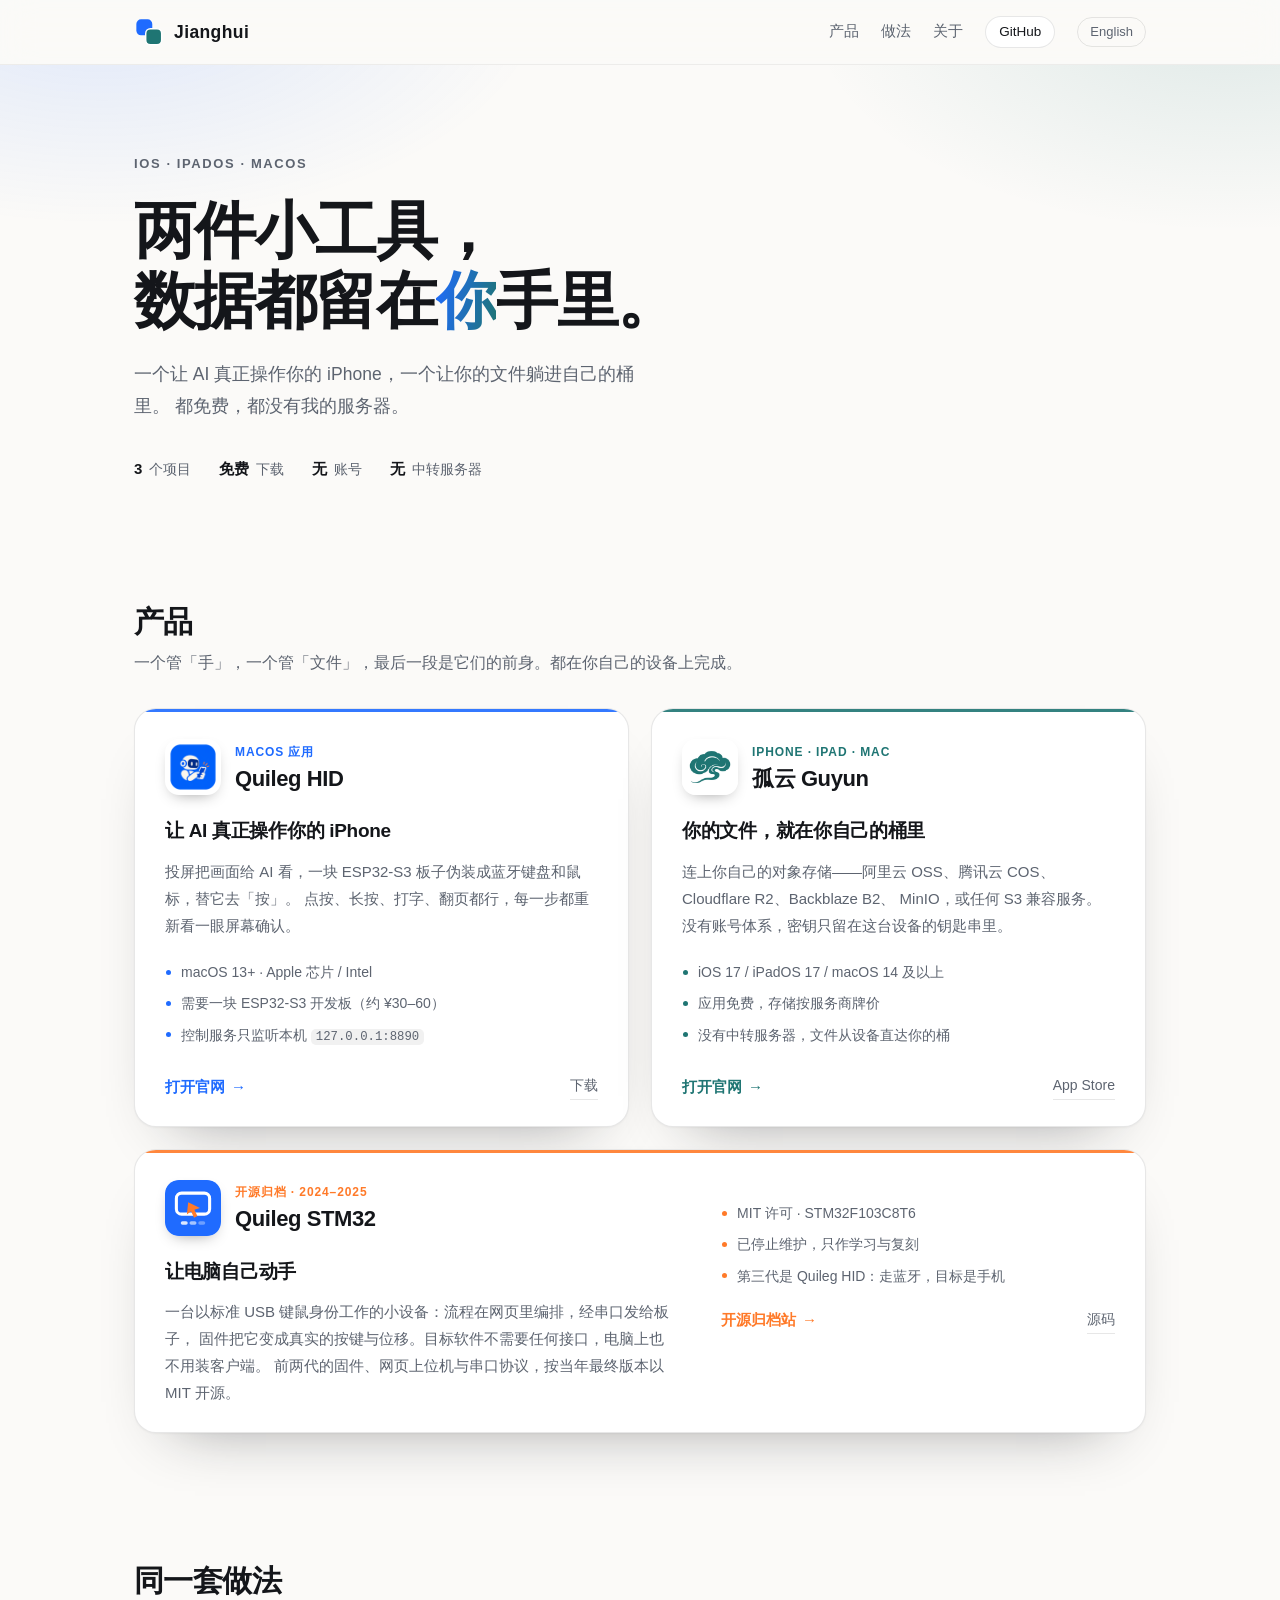
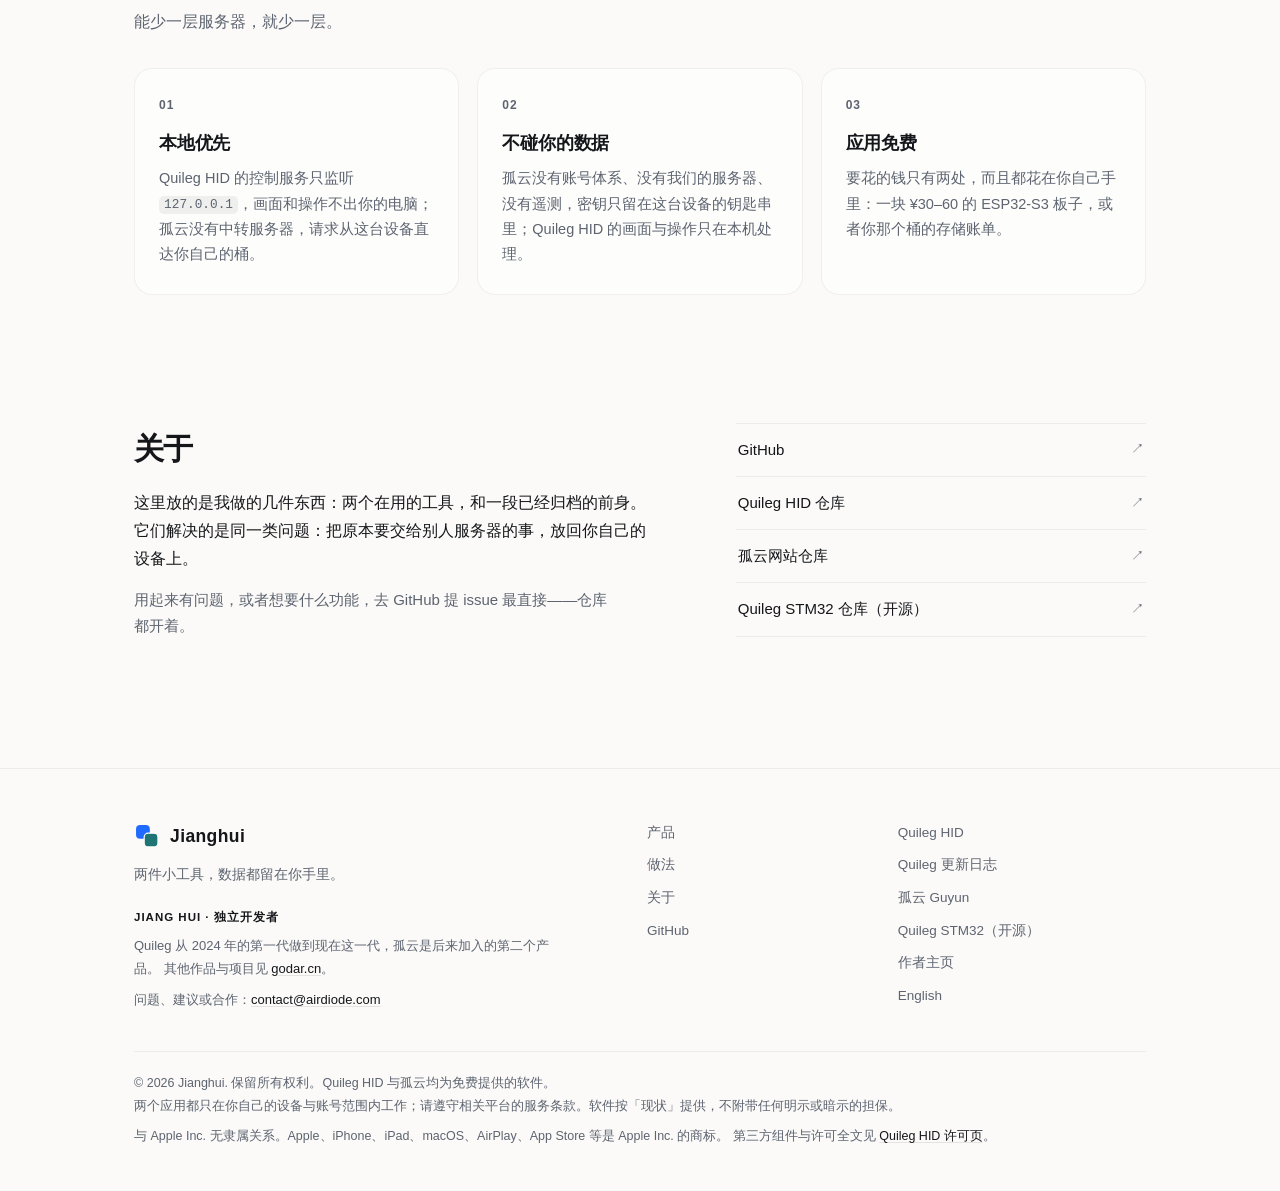
==== commit a04ad8a9: "home: 三件并存的文案收尾（同一套做法 / 关于 / 仓库数）" ====
--- a/index.html
+++ b/index.html
@@ -159,7 +159,7 @@
   <section id="how" class="section">
     <div class="wrap">
       <div class="section-head">
-        <h2>两个产品，同一套做法</h2>
+        <h2>同一套做法</h2>
         <p>能少一层服务器，就少一层。</p>
       </div>
 
@@ -189,11 +189,11 @@
       <div>
         <h2>关于</h2>
         <p>
-          这里放的是我做的两个工具。它们解决的是同一类问题：把原本要交给别人服务器的事，
-          放回你自己的设备上。
+          这里放的是我做的几件东西：两个在用的工具，和一段已经归档的前身。
+          它们解决的是同一类问题：把原本要交给别人服务器的事，放回你自己的设备上。
         </p>
         <p class="muted">
-          用起来有问题，或者想要什么功能，去 GitHub 提 issue 最直接——两个仓库都开着。
+          用起来有问题，或者想要什么功能，去 GitHub 提 issue 最直接——仓库都开着。
         </p>
       </div>
       <ul class="links">
